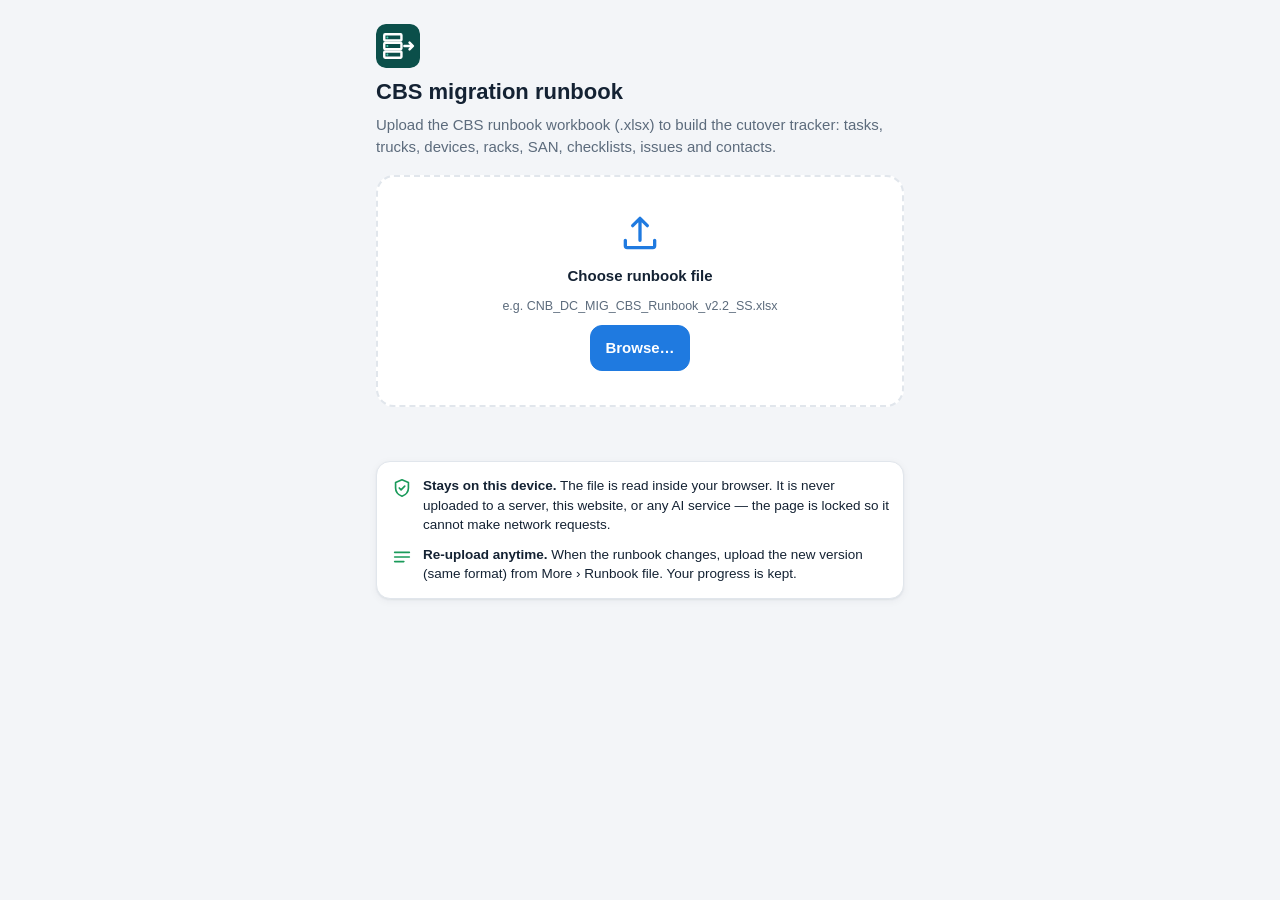
==== cbsshift/index.html @ 244c5640 "Add CBS Shift: runbook app for the CBS wave at /cbsshift/ Upload-based like /dcshifting/: the CBS ru" ====
<!DOCTYPE html>
<html lang="en">
<head>
  <meta charset="UTF-8" />
  <meta name="viewport" content="width=device-width, initial-scale=1, viewport-fit=cover" />
  <meta name="theme-color" content="#0b4f4a" />
  <meta name="apple-mobile-web-app-capable" content="yes" />
  <meta name="mobile-web-app-capable" content="yes" />
  <meta name="apple-mobile-web-app-status-bar-style" content="black-translucent" />
  <meta name="apple-mobile-web-app-title" content="CBS Shift" />
  <!-- The runbook is parsed on this device only: no scripts from elsewhere, and no network requests at all. -->
  <meta http-equiv="Content-Security-Policy" content="default-src 'none'; script-src 'self'; style-src 'self' 'unsafe-inline'; img-src 'self' data: blob:; manifest-src 'self'; worker-src 'self'; connect-src 'none'; base-uri 'none'; form-action 'none'" />
  <title>CBS Shift Runbook</title>
  <link rel="manifest" href="manifest.json" />
  <link rel="icon" href="icon.svg" type="image/svg+xml" />
  <link rel="apple-touch-icon" href="icon.svg" />
  <link rel="stylesheet" href="app.css" />
</head>
<body>
  <section class="upload" id="upload" hidden>
    <div class="row"><img src="icon.svg" alt="" width="44" height="44" style="border-radius:10px"><span class="spacer"></span></div>
    <h1>CBS migration runbook</h1>
    <p class="muted" style="margin:0">Upload the CBS runbook workbook (.xlsx) to build the cutover tracker: tasks, trucks, devices, racks, SAN, checklists, issues and contacts.</p>
    <label class="drop" id="drop">
      <svg viewBox="0 0 24 24"><path d="M12 16V4m0 0-4 4m4-4 4 4"/><path d="M4 16v3a1 1 0 0 0 1 1h14a1 1 0 0 0 1-1v-3"/></svg>
      <b>Choose runbook file</b>
      <span class="small muted">e.g. CNB_DC_MIG_CBS_Runbook_v2.2_SS.xlsx</span>
      <span class="btn primary">Browse…</span>
      <input type="file" id="file" accept=".xlsx,.xlsm,application/vnd.openxmlformats-officedocument.spreadsheetml.sheet" hidden>
    </label>
    <div class="up-msg" id="uploadMsg" aria-live="polite"></div>
    <div class="card" style="margin-top:14px">
      <div class="privacy"><svg viewBox="0 0 24 24"><path d="M12 3 5 6v6c0 4 3 7.5 7 9 4-1.5 7-5 7-9V6z"/><path d="m9 12 2 2 4-4"/></svg>
        <div><b>Stays on this device.</b> The file is read inside your browser. It is never uploaded to a server, this website, or any AI service — the page is locked so it cannot make network requests.</div></div>
      <div class="privacy"><svg viewBox="0 0 24 24"><path d="M4 7h16M4 12h16M4 17h10"/></svg>
        <div><b>Re-upload anytime.</b> When the runbook changes, upload the new version (same format) from More › Runbook file. Your progress is kept.</div></div>
    </div>
  </section>

  <div id="app" hidden>
  <header class="topbar">
    <div class="topbar-inner">
      <div class="brand">
        <span class="brand-title">CBS Shift</span>
        <span class="brand-sub" id="clock">--</span>
      </div>
      <button class="icon-btn" id="searchBtn" aria-label="Search">
        <svg viewBox="0 0 24 24"><circle cx="11" cy="11" r="7"/><path d="m20 20-3.5-3.5"/></svg>
      </button>
    </div>
  </header>

  <main id="view" tabindex="-1"></main>

  <nav class="tabbar" id="tabbar">
    <a href="#home" data-tab="home"><svg viewBox="0 0 24 24"><path d="M3 11 12 4l9 7v9a1 1 0 0 1-1 1h-5v-6H9v6H4a1 1 0 0 1-1-1z"/></svg><span>Home</span></a>
    <a href="#tasks" data-tab="tasks"><svg viewBox="0 0 24 24"><path d="M9 6h11M9 12h11M9 18h11"/><path d="m3 6 1.5 1.5L7 5M3 12l1.5 1.5L7 11M3 18l1.5 1.5L7 17"/></svg><span>Tasks</span></a>
    <a href="#trucks" data-tab="trucks"><svg viewBox="0 0 24 24"><path d="M2 7h12v9H2zM14 10h4l3 3v3h-7z"/><circle cx="6" cy="18" r="2"/><circle cx="17" cy="18" r="2"/></svg><span>Trucks</span></a>
    <a href="#devices" data-tab="devices"><svg viewBox="0 0 24 24"><rect x="3" y="3" width="18" height="6" rx="1"/><rect x="3" y="11" width="18" height="6" rx="1"/><path d="M7 6h.01M7 14h.01M3 21h18"/></svg><span>Devices</span></a>
    <a href="#more" data-tab="more"><svg viewBox="0 0 24 24"><circle cx="5" cy="12" r="1.5"/><circle cx="12" cy="12" r="1.5"/><circle cx="19" cy="12" r="1.5"/></svg><span>More</span></a>
  </nav>

  <div class="sheet-backdrop" id="sheetBackdrop" hidden></div>
  <section class="sheet" id="sheet" role="dialog" aria-modal="true" hidden>
    <div class="sheet-grip"></div>
    <div class="sheet-body" id="sheetBody"></div>
  </section>
  </div>
  <div class="toast" id="toast" hidden></div>

  <script src="xlsx.mini.min.js"></script>
  <script src="parser.js"></script>
  <script src="exporter.js"></script>
  <script src="app.js"></script>
  <script src="boot.js"></script>
</body>
</html>
---- cbsshift/app.css ----
:root {
  --bg: #f3f5f8;
  --card: #ffffff;
  --ink: #142233;
  --muted: #5c6b7c;
  --line: #e1e6ec;
  --brand: #0b4f4a;
  --brand-ink: #ffffff;
  --accent: #1f7ae0;
  --open: #6b7a8c;
  --prog: #1f7ae0;
  --done: #1a9a5a;
  --block: #d64045;
  --na: #9aa5b1;
  --warn: #c98200;
  --chip: #e8eef5;
  --shadow: 0 1px 2px rgba(16, 34, 51, .06), 0 2px 8px rgba(16, 34, 51, .05);
  --radius: 14px;
  --tabbar-h: 60px;
  color-scheme: light;
}
@media (prefers-color-scheme: dark) {
  :root {
    --bg: #0d141c;
    --card: #16202b;
    --ink: #e6edf5;
    --muted: #93a2b3;
    --line: #253342;
    --brand: #08332f;
    --accent: #5aa5ff;
    --prog: #5aa5ff;
    --done: #35c27c;
    --block: #ff6b6f;
    --open: #8d9bab;
    --warn: #f0b03c;
    --chip: #1f2c3a;
    --shadow: none;
    color-scheme: dark;
  }
}

[hidden] { display: none !important; }
* { box-sizing: border-box; -webkit-tap-highlight-color: transparent; }
html, body { margin: 0; padding: 0; }
body {
  font: 15px/1.45 -apple-system, BlinkMacSystemFont, "Segoe UI", Roboto, "Helvetica Neue", Arial, sans-serif;
  background: var(--bg);
  color: var(--ink);
  -webkit-text-size-adjust: 100%;
  overscroll-behavior-y: contain;
}
a { color: var(--accent); text-decoration: none; }
button { font: inherit; color: inherit; }
svg { width: 22px; height: 22px; fill: none; stroke: currentColor; stroke-width: 1.8; stroke-linecap: round; stroke-linejoin: round; }

/* ---------- Top bar ---------- */
.topbar {
  position: sticky; top: 0; z-index: 20;
  background: var(--brand); color: var(--brand-ink);
  padding-top: env(safe-area-inset-top);
}
.topbar-inner { display: flex; align-items: center; gap: 8px; padding: 10px 16px; max-width: 900px; margin: 0 auto; }
.brand { flex: 1; display: flex; flex-direction: column; min-width: 0; }
.brand-title { font-weight: 700; font-size: 17px; }
.brand-sub { font-size: 12px; opacity: .8; font-variant-numeric: tabular-nums; }
.icon-btn { background: transparent; border: 0; padding: 8px; border-radius: 10px; color: inherit; display: grid; place-items: center; }
.icon-btn:active { background: rgba(255,255,255,.15); }

/* ---------- Main ---------- */
main {
  max-width: 900px; margin: 0 auto;
  padding: 12px 16px calc(var(--tabbar-h) + 24px + env(safe-area-inset-bottom));
  outline: none;
}
h2 { font-size: 13px; text-transform: uppercase; letter-spacing: .06em; color: var(--muted); margin: 22px 2px 8px; font-weight: 700; }
h2:first-child { margin-top: 6px; }
.card { background: var(--card); border-radius: var(--radius); box-shadow: var(--shadow); border: 1px solid var(--line); padding: 14px; margin-bottom: 10px; }
.muted { color: var(--muted); }
.small { font-size: 12.5px; }
.mono { font-family: ui-monospace, SFMono-Regular, Menlo, Consolas, monospace; font-size: 13px; }
.row { display: flex; align-items: center; gap: 8px; }
.row.wrap { flex-wrap: wrap; }
.spacer { flex: 1; }
.empty { text-align: center; color: var(--muted); padding: 28px 10px; }

/* ---------- Stats ---------- */
.stats { display: grid; grid-template-columns: repeat(2, 1fr); gap: 10px; }
@media (min-width: 560px) { .stats { grid-template-columns: repeat(4, 1fr); } }
.stat { background: var(--card); border: 1px solid var(--line); border-radius: var(--radius); padding: 10px 12px; box-shadow: var(--shadow); }
.stat b { display: block; font-size: 24px; line-height: 1.1; font-variant-numeric: tabular-nums; }
.stat > span { font-size: 12px; color: var(--muted); }

.bar { height: 8px; border-radius: 6px; background: var(--chip); overflow: hidden; display: flex; }
.bar i { display: block; height: 100%; }
.bar .d { background: var(--done); } .bar .p { background: var(--prog); } .bar .b { background: var(--block); }

.decision { display: flex; align-items: center; gap: 12px; }
.decision .big { font-size: 22px; font-weight: 800; letter-spacing: .02em; }
.go { color: var(--done); } .nogo { color: var(--block); } .pending { color: var(--warn); }

/* ---------- Chips / filters ---------- */
.chips { display: flex; gap: 6px; overflow-x: auto; padding: 2px 0 8px; margin: 0 -16px; padding-left: 16px; padding-right: 16px; scrollbar-width: none; }
.chips::-webkit-scrollbar { display: none; }
.chip { flex: none; border: 1px solid var(--line); background: var(--card); padding: 6px 12px; border-radius: 999px; font-size: 13px; white-space: nowrap; }
.chip.on { background: var(--brand); color: #fff; border-color: var(--brand); }
@media (prefers-color-scheme: dark) { .chip.on { background: var(--accent); border-color: var(--accent); color: #04121f; } }
.search { width: 100%; padding: 11px 12px; border-radius: 12px; border: 1px solid var(--line); background: var(--card); color: var(--ink); font-size: 16px; margin-bottom: 8px; }
.sticky-tools { position: sticky; top: var(--topbar-h, 56px); z-index: 5; background: var(--bg); padding-top: 8px; margin-top: -8px; }

/* ---------- Status pills ---------- */
.pill { display: inline-flex; align-items: center; gap: 5px; font-size: 12px; font-weight: 600; padding: 3px 9px; border-radius: 999px; white-space: nowrap; }
.pill::before { content: ""; width: 7px; height: 7px; border-radius: 50%; background: currentColor; }
.st-Open { color: var(--open); background: color-mix(in srgb, var(--open) 14%, transparent); }
.st-InProgress { color: var(--prog); background: color-mix(in srgb, var(--prog) 14%, transparent); }
.st-Done, .st-Closed, .st-GO { color: var(--done); background: color-mix(in srgb, var(--done) 14%, transparent); }
.st-Blocked, .st-NOGO { color: var(--block); background: color-mix(in srgb, var(--block) 14%, transparent); }
.st-NA { color: var(--na); background: color-mix(in srgb, var(--na) 14%, transparent); }
.tag { display: inline-block; font-size: 11.5px; padding: 2px 7px; border-radius: 6px; background: var(--chip); color: var(--muted); font-weight: 600; }
.tag.warn { color: var(--warn); background: color-mix(in srgb, var(--warn) 14%, transparent); }
.tag.late { color: var(--block); background: color-mix(in srgb, var(--block) 12%, transparent); }

/* ---------- Task list ---------- */
.group-h { display: flex; align-items: center; gap: 8px; margin: 18px 2px 8px; }
.group-h b { font-size: 15px; }
.group-h .bar { flex: 1; max-width: 140px; }
.task { display: flex; gap: 10px; align-items: flex-start; padding: 12px; background: var(--card); border: 1px solid var(--line); border-left: 4px solid var(--open); border-radius: 12px; margin-bottom: 8px; box-shadow: var(--shadow); cursor: pointer; }
.task.s-InProgress { border-left-color: var(--prog); }
.task.s-Done { border-left-color: var(--done); }
.task.s-Done .t-desc { color: var(--muted); }
.task.s-Blocked { border-left-color: var(--block); }
.task.s-NA { border-left-color: var(--na); opacity: .7; }
.task .t-main { flex: 1; min-width: 0; }
.t-top { display: flex; gap: 6px; align-items: center; flex-wrap: wrap; margin-bottom: 3px; }
.t-id { font-weight: 700; font-size: 13px; }
.t-time { font-size: 12.5px; color: var(--muted); font-variant-numeric: tabular-nums; }
.t-desc { font-size: 14.5px; }
.t-team { font-size: 12.5px; color: var(--muted); margin-top: 3px; }
.qbtn { flex: none; width: 40px; height: 40px; border-radius: 50%; border: 1.5px solid var(--line); background: var(--card); display: grid; place-items: center; color: var(--muted); }
.qbtn svg { width: 20px; height: 20px; }
.qbtn.s-InProgress { color: var(--prog); border-color: var(--prog); }
.qbtn.s-Done { color: #fff; background: var(--done); border-color: var(--done); }
.qbtn.s-Blocked { color: var(--block); border-color: var(--block); }

/* ---------- Generic list ---------- */
.list { background: var(--card); border: 1px solid var(--line); border-radius: var(--radius); overflow: hidden; box-shadow: var(--shadow); }
.li { display: flex; gap: 10px; align-items: center; padding: 12px 14px; border-top: 1px solid var(--line); cursor: pointer; }
.li:first-child { border-top: 0; }
.li:active { background: var(--chip); }
.li .grow { flex: 1; min-width: 0; }
.li .title { font-weight: 600; overflow: hidden; text-overflow: ellipsis; white-space: nowrap; }
.li .sub { font-size: 12.5px; color: var(--muted); overflow: hidden; text-overflow: ellipsis; white-space: nowrap; }
.chev { color: var(--muted); }
.chev svg { width: 18px; height: 18px; }

/* ---------- Truck cards ---------- */
.truck .head { display: flex; align-items: center; gap: 8px; }
.truck .num { width: 40px; height: 40px; border-radius: 10px; background: var(--brand); color: #fff; display: grid; place-items: center; font-weight: 800; flex: none; }
@media (prefers-color-scheme: dark) { .truck .num { background: var(--accent); color: #04121f; } }
.timeline3 { display: grid; grid-template-columns: repeat(3, 1fr); gap: 6px; margin: 10px 0; }
.timeline3 div { background: var(--chip); border-radius: 10px; padding: 7px 8px; }
.timeline3 small { display: block; color: var(--muted); font-size: 11px; }
.timeline3 b { font-size: 13px; font-variant-numeric: tabular-nums; }

/* ---------- Buttons ---------- */
.btn { border: 1px solid var(--line); background: var(--card); padding: 11px 14px; border-radius: 12px; font-weight: 600; cursor: pointer; display: inline-flex; align-items: center; justify-content: center; gap: 6px; min-height: 44px; }
.btn:active { transform: scale(.98); }
.btn.primary { background: var(--accent); color: #fff; border-color: var(--accent); }
.btn.ok { background: var(--done); color: #fff; border-color: var(--done); }
.btn.bad { background: var(--block); color: #fff; border-color: var(--block); }
.btn.block { width: 100%; }
.btn-grid { display: grid; grid-template-columns: repeat(2, 1fr); gap: 8px; }
.seg { display: flex; background: var(--chip); border-radius: 12px; padding: 3px; gap: 3px; }
.seg button { flex: 1 1 auto; border: 0; background: transparent; border-radius: 9px; padding: 9px 2px; font-weight: 600; font-size: 12.5px; white-space: nowrap; color: var(--muted); min-height: 40px; }
.seg button.on { background: var(--card); color: var(--ink); box-shadow: var(--shadow); }

/* ---------- Bottom sheet ---------- */
.sheet-backdrop { position: fixed; inset: 0; background: rgba(5, 12, 20, .45); z-index: 40; animation: fade .18s ease; }
.sheet {
  position: fixed; left: 0; right: 0; bottom: 0; z-index: 41;
  max-height: 88vh; max-height: 88dvh; background: var(--card); color: var(--ink);
  border-radius: 18px 18px 0 0; box-shadow: 0 -6px 30px rgba(0,0,0,.25);
  display: flex; flex-direction: column; animation: up .22s cubic-bezier(.2,.8,.2,1);
  max-width: 720px; margin: 0 auto;
}
.sheet-grip { width: 40px; height: 5px; border-radius: 3px; background: var(--line); margin: 8px auto 2px; flex: none; }
.sheet-body { overflow-y: auto; padding: 8px 16px calc(20px + env(safe-area-inset-bottom)); -webkit-overflow-scrolling: touch; }
.sheet h3 { margin: 6px 0 4px; font-size: 18px; }
@keyframes up { from { transform: translateY(100%); } to { transform: none; } }
@keyframes fade { from { opacity: 0; } to { opacity: 1; } }

.kv { display: grid; grid-template-columns: minmax(96px, 38%) 1fr; gap: 0; border: 1px solid var(--line); border-radius: 12px; overflow: hidden; margin: 10px 0; }
.kv > div { padding: 8px 10px; border-top: 1px solid var(--line); font-size: 13.5px; word-break: break-word; }
.kv > div:nth-child(-n+2) { border-top: 0; }
.kv > div:nth-child(odd) { color: var(--muted); background: color-mix(in srgb, var(--chip) 55%, transparent); }
.section-t { font-size: 12px; font-weight: 700; text-transform: uppercase; letter-spacing: .06em; color: var(--muted); margin: 16px 0 6px; }
textarea, input[type=text] { width: 100%; padding: 10px 12px; border-radius: 12px; border: 1px solid var(--line); background: var(--bg); color: var(--ink); font: inherit; font-size: 16px; }
textarea { min-height: 70px; resize: vertical; }
.contact { padding: 10px 0; border-top: 1px solid var(--line); }
.contact:first-child { border-top: 0; }
.contact .links { display: flex; flex-wrap: wrap; gap: 6px; margin-top: 5px; }
.contact .links a { font-size: 13px; padding: 5px 10px; border-radius: 999px; background: var(--chip); }

/* ---------- Stepper ---------- */
.stepper { display: flex; flex-direction: column; gap: 0; margin: 8px 0; }
.step { display: flex; align-items: center; gap: 10px; padding: 9px 4px; border: 0; background: transparent; text-align: left; width: 100%; }
.step .dot { width: 24px; height: 24px; border-radius: 50%; border: 2px solid var(--line); display: grid; place-items: center; flex: none; background: var(--card); }
.step.done .dot { background: var(--done); border-color: var(--done); color: #fff; }
.step .dot svg { width: 14px; height: 14px; stroke-width: 3; }
.step .lbl { flex: 1; font-weight: 600; }
.step .ts { font-size: 12px; color: var(--muted); font-variant-numeric: tabular-nums; }
.stage-dots { display: flex; gap: 3px; }
.stage-dots i { width: 7px; height: 7px; border-radius: 50%; background: var(--line); }
.stage-dots i.on { background: var(--done); }

/* ---------- Tab bar ---------- */
.tabbar {
  position: fixed; bottom: 0; left: 0; right: 0; z-index: 30;
  display: flex; justify-content: space-around;
  background: color-mix(in srgb, var(--card) 92%, transparent);
  backdrop-filter: saturate(1.4) blur(12px); -webkit-backdrop-filter: saturate(1.4) blur(12px);
  border-top: 1px solid var(--line);
  padding-bottom: env(safe-area-inset-bottom);
}
.tabbar a { flex: 1; max-width: 140px; display: flex; flex-direction: column; align-items: center; gap: 2px; padding: 7px 0 6px; color: var(--muted); font-size: 11px; font-weight: 600; height: var(--tabbar-h); justify-content: center; }
.tabbar a.on { color: var(--accent); }

/* ---------- Toast ---------- */
.toast { position: fixed; left: 50%; transform: translateX(-50%); bottom: calc(var(--tabbar-h) + 16px + env(safe-area-inset-bottom)); z-index: 60; background: #1d2a38; color: #fff; padding: 10px 16px; border-radius: 12px; font-size: 14px; box-shadow: 0 6px 20px rgba(0,0,0,.25); max-width: calc(100% - 32px); }

.log-item { padding: 9px 0; border-top: 1px solid var(--line); font-size: 13.5px; }
.log-item:first-child { border-top: 0; }
.log-item time { color: var(--muted); font-size: 12px; font-variant-numeric: tabular-nums; margin-right: 6px; }
.more-btn { display: block; margin: 12px auto; }
pre.note { white-space: pre-wrap; font: inherit; margin: 0; }

/* ---------- Upload screen ---------- */
.upload { max-width: 560px; margin: 0 auto; padding: 24px 16px calc(32px + env(safe-area-inset-bottom)); }
.upload h1 { font-size: 22px; margin: 8px 0 6px; }
.drop { display: flex; flex-direction: column; align-items: center; justify-content: center; gap: 10px; text-align: center;
  border: 2px dashed var(--line); border-radius: 18px; background: var(--card); padding: 34px 16px; margin: 18px 0; cursor: pointer; min-height: 200px; }
.drop.over { border-color: var(--accent); background: color-mix(in srgb, var(--accent) 8%, var(--card)); }
.drop svg { width: 44px; height: 44px; color: var(--accent); }
.drop .btn { pointer-events: none; }
.drop.busy { opacity: .6; pointer-events: none; }
.up-msg { min-height: 22px; font-size: 14px; color: var(--muted); text-align: center; }
.up-msg.err { color: var(--block); font-weight: 600; }
.privacy { display: flex; gap: 10px; align-items: flex-start; font-size: 13.5px; }
.privacy svg { flex: none; color: var(--done); margin-top: 1px; }
.privacy + .privacy { margin-top: 10px; }

/* device stage summary */
.dev-sum { margin: 0 2px 8px; }
.dev-sum .row { gap: 6px; flex-wrap: wrap; margin-bottom: 6px; }
.chip .cnt { margin-left: 6px; font-weight: 700; font-variant-numeric: tabular-nums; }
.chip.zero { opacity: .5; }
.stage-col { flex: none; display: flex; flex-direction: column; align-items: flex-end; gap: 5px; max-width: 42%; }
.stage-col small { font-size: 11.5px; color: var(--muted); text-align: right; }
.stage-col small.ok { color: var(--done); font-weight: 600; }

/* CBS additions */
.phase-h { font-size: 12px; font-weight: 700; color: var(--muted); text-transform: uppercase; letter-spacing: .04em; margin: 14px 2px 6px; }
.wrap-chips { flex-wrap: wrap; overflow: visible; margin: 0; padding: 0 0 4px; }
.timeline3 small.ok-t { color: var(--done); font-size: 11.5px; margin-top: 2px; }
.form-grid { display: grid; grid-template-columns: 1fr 1fr; gap: 10px; }
.form-grid label, .form-grid > div { display: flex; flex-direction: column; gap: 4px; min-width: 0; }
.form-grid label > span, .lbl-s { font-size: 12px; color: var(--muted); font-weight: 600; }
.form-grid .full { grid-column: 1 / -1; }
.form-grid input[type=number], input[type=datetime-local] { width: 100%; padding: 9px 10px; border-radius: 10px; border: 1px solid var(--line); background: var(--bg); color: var(--ink); font: inherit; font-size: 16px; min-width: 0; }
.dt-ed { display: flex; flex-wrap: wrap; gap: 6px; align-items: center; width: 100%; }
.dt-ed input { flex: 1 1 150px; min-width: 0; }
.mini { border: 1px solid var(--line); background: var(--chip); color: var(--ink); border-radius: 9px; padding: 8px 10px; font-weight: 600; font-size: 13px; flex: none; }
.kv .dt-ed input { padding: 6px 8px; font-size: 14px; }
.li.static { cursor: default; }
.yn-col { display: flex; flex-direction: column; gap: 6px; flex: none; }
.ynb { border: 1.5px solid var(--line); background: var(--card); color: var(--muted); border-radius: 999px; padding: 6px 10px; font-size: 12px; font-weight: 700; min-width: 84px; }
.ynb.on { background: var(--done); border-color: var(--done); color: #fff; }
.stage-col small.bad { color: var(--block); font-weight: 600; }
.task.gen { border-left-color: var(--line); }
.decision b.go { color: var(--done); } .decision b.nogo { color: var(--block); } .decision b.pending { color: var(--warn); }
@media (max-width: 380px) { .form-grid { grid-template-columns: 1fr; } }

/* truck / tracker status colours */
.st-Loading, .st-InTransit { color: var(--prog); background: color-mix(in srgb, var(--prog) 14%, transparent); }
.st-Arrived, .st-Unloaded { color: var(--done); background: color-mix(in srgb, var(--done) 14%, transparent); }
.st-Delayed { color: var(--block); background: color-mix(in srgb, var(--block) 14%, transparent); }
.st-Planned, .st-Pending { color: var(--open); background: color-mix(in srgb, var(--open) 14%, transparent); }
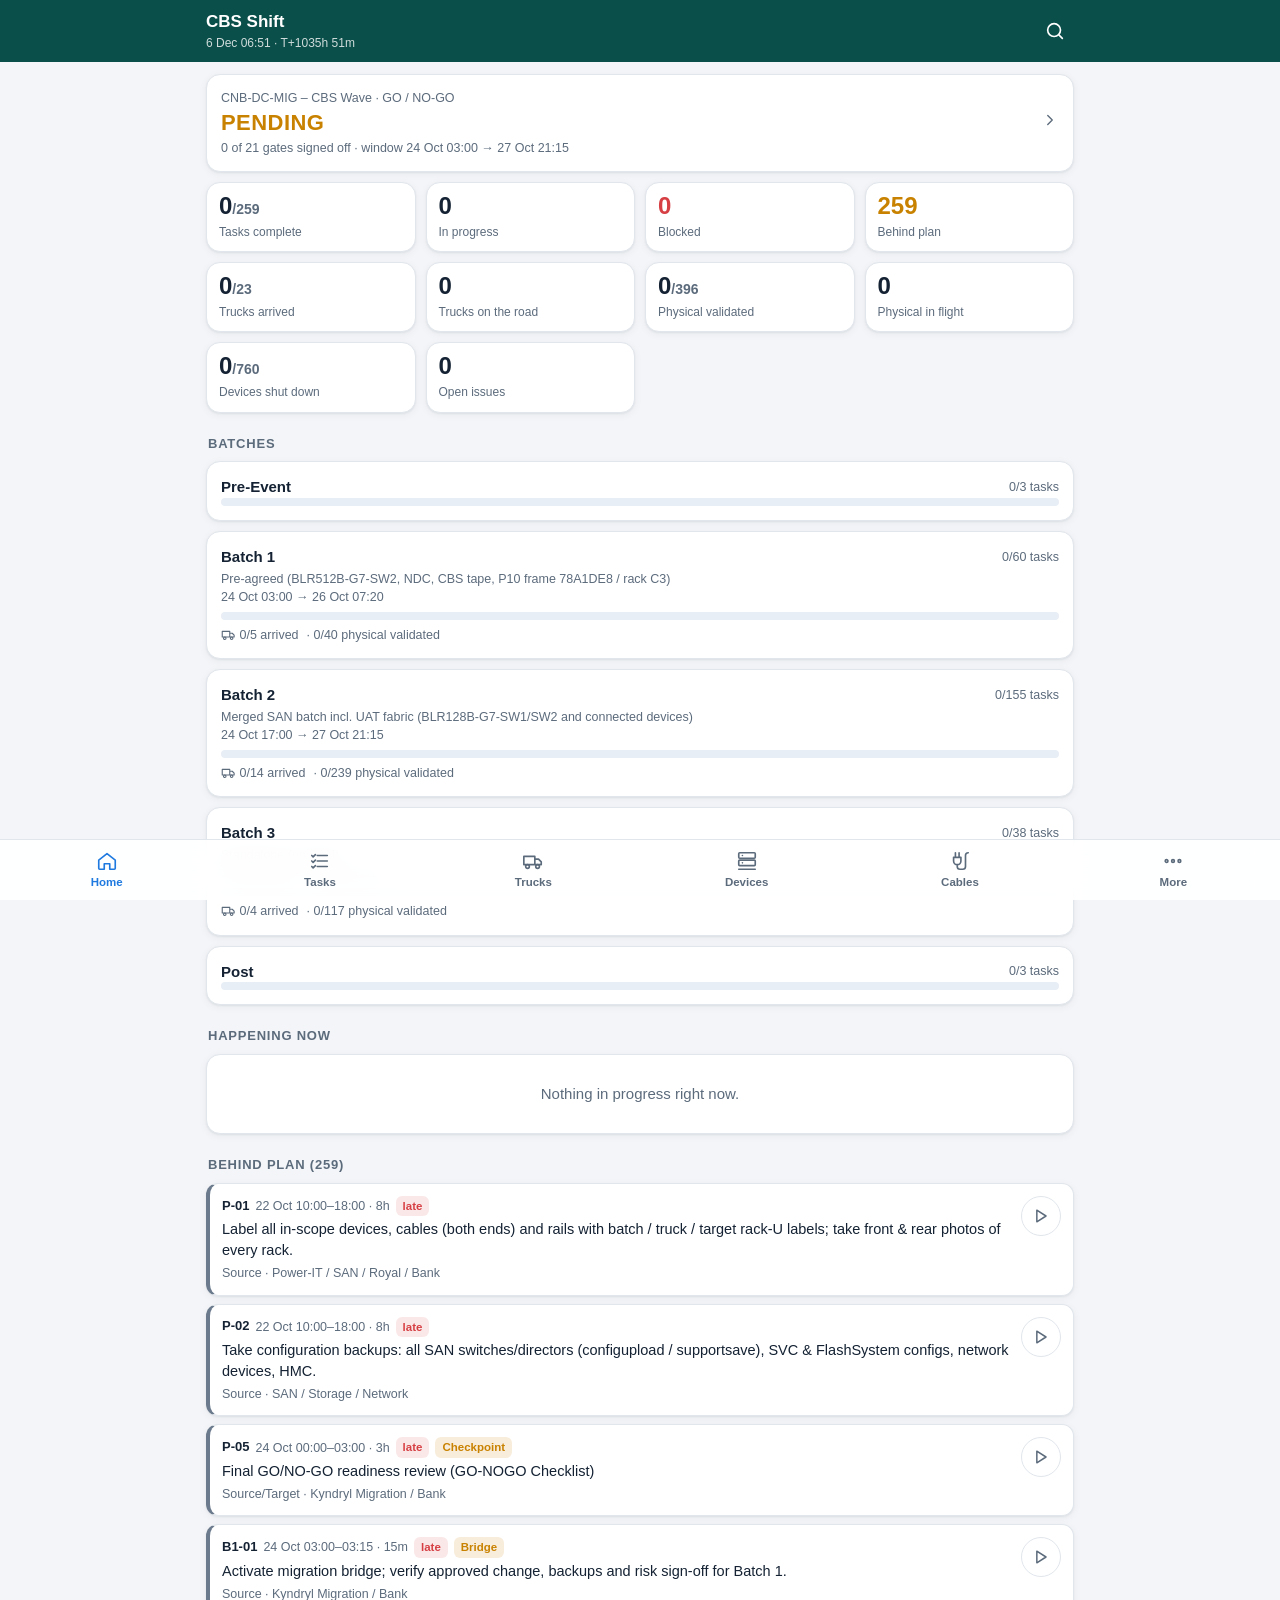
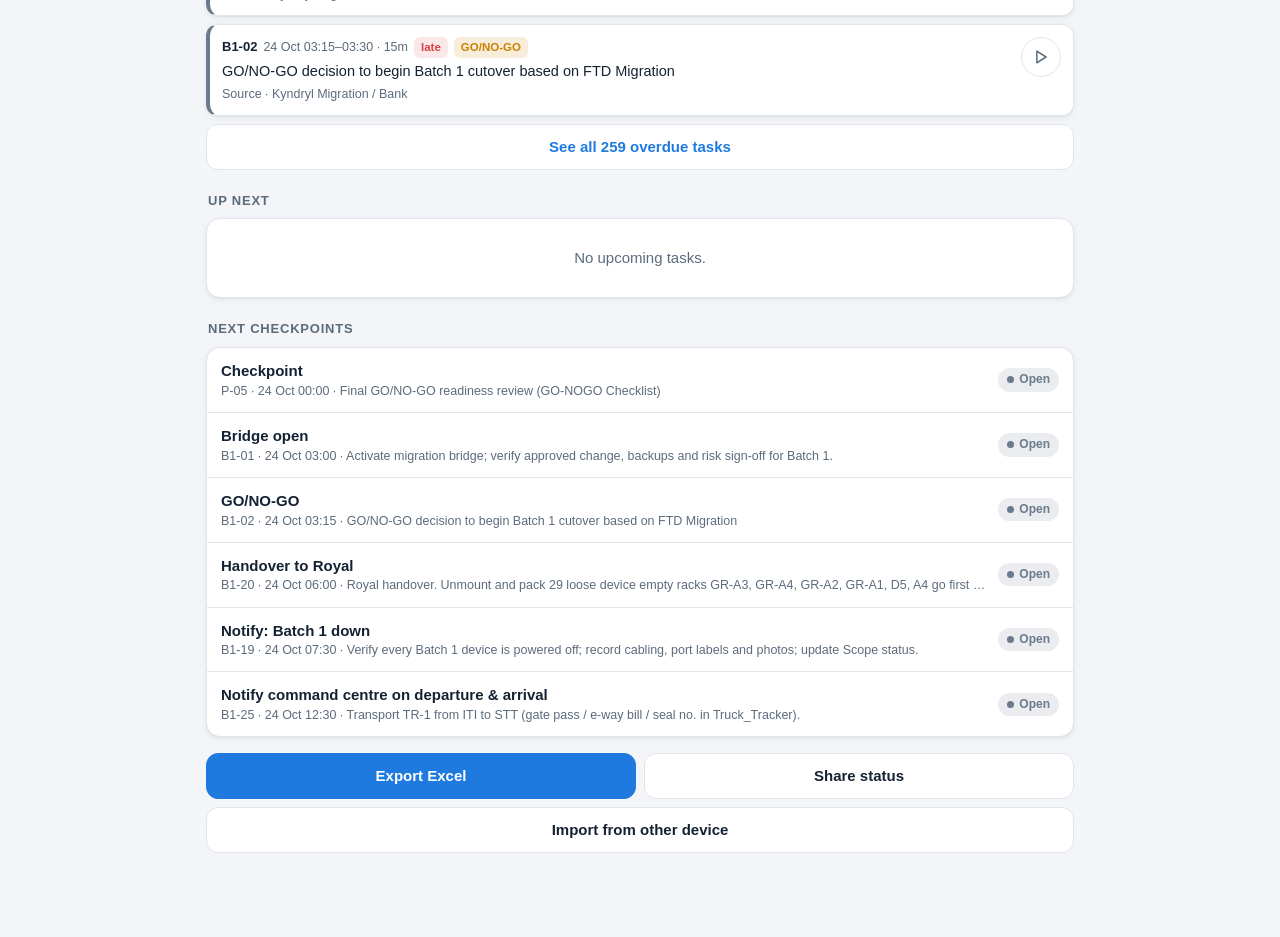
==== commit 66f56ae9: "CBS Shift: built-in runbook and laptop/PC hand-over The v2.2 CBS runbook now ships with /cbsshift/ a" ====
--- a/cbsshift/index.html
+++ b/cbsshift/index.html
@@ -8,8 +8,8 @@
   <meta name="mobile-web-app-capable" content="yes" />
   <meta name="apple-mobile-web-app-status-bar-style" content="black-translucent" />
   <meta name="apple-mobile-web-app-title" content="CBS Shift" />
-  <!-- The runbook is parsed on this device only: no scripts from elsewhere, and no network requests at all. -->
-  <meta http-equiv="Content-Security-Policy" content="default-src 'none'; script-src 'self'; style-src 'self' 'unsafe-inline'; img-src 'self' data: blob:; manifest-src 'self'; worker-src 'self'; connect-src 'none'; base-uri 'none'; form-action 'none'" />
+  <!-- The runbook ships with this site and is parsed on the device: no scripts or requests to any other site. -->
+  <meta http-equiv="Content-Security-Policy" content="default-src 'none'; script-src 'self'; style-src 'self' 'unsafe-inline'; img-src 'self' data: blob:; manifest-src 'self'; worker-src 'self'; connect-src 'self'; base-uri 'none'; form-action 'none'" />
   <title>CBS Shift Runbook</title>
   <link rel="manifest" href="manifest.json" />
   <link rel="icon" href="icon.svg" type="image/svg+xml" />
@@ -57,6 +57,7 @@
     <a href="#tasks" data-tab="tasks"><svg viewBox="0 0 24 24"><path d="M9 6h11M9 12h11M9 18h11"/><path d="m3 6 1.5 1.5L7 5M3 12l1.5 1.5L7 11M3 18l1.5 1.5L7 17"/></svg><span>Tasks</span></a>
     <a href="#trucks" data-tab="trucks"><svg viewBox="0 0 24 24"><path d="M2 7h12v9H2zM14 10h4l3 3v3h-7z"/><circle cx="6" cy="18" r="2"/><circle cx="17" cy="18" r="2"/></svg><span>Trucks</span></a>
     <a href="#devices" data-tab="devices"><svg viewBox="0 0 24 24"><rect x="3" y="3" width="18" height="6" rx="1"/><rect x="3" y="11" width="18" height="6" rx="1"/><path d="M7 6h.01M7 14h.01M3 21h18"/></svg><span>Devices</span></a>
+    <a href="#cables" data-tab="cables"><svg viewBox="0 0 24 24"><path d="M7 3v5M11 3v5M5 8h8v4a4 4 0 0 1-8 0zM9 16v2a3 3 0 0 0 3 3h3a3 3 0 0 0 3-3V6a3 3 0 0 1 3-3"/></svg><span>Cables</span></a>
     <a href="#more" data-tab="more"><svg viewBox="0 0 24 24"><circle cx="5" cy="12" r="1.5"/><circle cx="12" cy="12" r="1.5"/><circle cx="19" cy="12" r="1.5"/></svg><span>More</span></a>
   </nav>
 
--- a/cbsshift/app.css
+++ b/cbsshift/app.css
@@ -284,3 +284,73 @@
 .st-Arrived, .st-Unloaded { color: var(--done); background: color-mix(in srgb, var(--done) 14%, transparent); }
 .st-Delayed { color: var(--block); background: color-mix(in srgb, var(--block) 14%, transparent); }
 .st-Planned, .st-Pending { color: var(--open); background: color-mix(in srgb, var(--open) 14%, transparent); }
+
+/* racks & cabling */
+.rack-badge { flex: none; min-width: 52px; padding: 8px 6px; border-radius: 10px; background: var(--brand); color: #fff; font-weight: 800; text-align: center; font-size: 14px; }
+.rack-badge.big { font-size: 18px; padding: 10px 12px; margin-right: 10px; }
+@media (prefers-color-scheme: dark) { .rack-badge { background: var(--accent); color: #04121f; } }
+.ok-c { color: var(--done); font-weight: 600; }
+.rack-dev { background: var(--card); border: 1px solid var(--line); border-left: 4px solid var(--line); border-radius: 12px; padding: 10px 12px; margin-bottom: 8px; }
+.rack-dev.done { border-left-color: var(--done); }
+.rack-dev .title-s { font-weight: 600; overflow: hidden; text-overflow: ellipsis; white-space: nowrap; }
+.rack-dev .sub { font-size: 12.5px; color: var(--muted); }
+.u-badge { flex: none; font-size: 12px; font-weight: 700; background: var(--chip); color: var(--muted); border-radius: 8px; padding: 4px 7px; margin-right: 8px; align-self: flex-start; white-space: nowrap; }
+.cab-row { display: flex; gap: 10px; align-items: flex-end; margin-top: 8px; flex-wrap: wrap; }
+.cab { display: flex; flex-direction: column; gap: 3px; }
+.cab > span { font-size: 11.5px; color: var(--muted); font-weight: 700; text-transform: uppercase; letter-spacing: .04em; }
+.stepper-n { display: flex; align-items: center; gap: 3px; }
+.stepper-n .mini { width: 32px; height: 40px; padding: 0; font-size: 20px; line-height: 1; }
+.cab-in { width: 42px; height: 40px; text-align: center; border-radius: 10px; border: 1px solid var(--line); background: var(--bg); color: var(--ink); font: inherit; font-size: 17px; font-weight: 700; -moz-appearance: textfield; }
+.cab-in::-webkit-outer-spin-button, .cab-in::-webkit-inner-spin-button { -webkit-appearance: none; margin: 0; }
+.lblb { margin-left: auto; display: inline-flex; align-items: center; gap: 5px; height: 40px; padding: 0 11px; border-radius: 999px; border: 1.5px solid var(--line); background: var(--card); color: var(--muted); font-weight: 700; font-size: 13px; }
+.lblb svg { width: 18px; height: 18px; stroke-width: 2.6; }
+.lblb.on { background: var(--done); border-color: var(--done); color: #fff; }
+
+/* cable check */
+.tabbar a { font-size: 10.5px; }
+.cab-by { margin-bottom: 8px; }
+.cab-by button { font-size: 12px; }
+.cab-sel { appearance: auto; -webkit-appearance: menulist; font-weight: 700; }
+.cab-card { background: var(--card); border: 1px solid var(--line); border-top: 4px solid var(--warn); border-radius: 16px; padding: 12px 14px; margin-top: 10px; box-shadow: var(--shadow); }
+.cab-card.done { border-top-color: var(--done); }
+.cab-name { font-size: 19px; font-weight: 800; margin: 6px 0 2px; word-break: break-word; cursor: pointer; }
+.cab-card .sub { font-size: 13px; color: var(--muted); }
+.pad { margin-top: 10px; }
+.pad-h { display: flex; align-items: baseline; justify-content: space-between; margin-bottom: 6px; }
+.pad-h span { font-size: 12px; font-weight: 800; letter-spacing: .06em; text-transform: uppercase; color: var(--muted); }
+.pad-h b { font-size: 24px; font-variant-numeric: tabular-nums; }
+.pad-k { display: grid; grid-template-columns: repeat(5, 1fr); gap: 6px; }
+.pad-k button, .pad-k input { height: 44px; border-radius: 12px; border: 1.5px solid var(--line); background: var(--bg); color: var(--ink); font: inherit; font-size: 20px; font-weight: 800; text-align: center; min-width: 0; }
+.pad-k input { font-size: 18px; -moz-appearance: textfield; }
+.pad-k input::-webkit-outer-spin-button, .pad-k input::-webkit-inner-spin-button { -webkit-appearance: none; margin: 0; }
+.pad-k button.on, .pad-k input.on { background: var(--accent); border-color: var(--accent); color: #fff; }
+.lblb.wide { width: 100%; justify-content: center; margin-top: 12px; height: 44px; font-size: 15px; }
+.cab-nav { display: grid; grid-template-columns: 1fr 2fr; gap: 8px; margin-top: 12px; }
+.cab-nav .btn { min-height: 52px; font-size: 17px; }
+.cab-nav .btn[disabled] { opacity: .4; }
+.cab-strip { display: flex; flex-wrap: wrap; gap: 5px; margin-top: 14px; }
+.cab-strip button { min-width: 34px; height: 30px; border-radius: 8px; border: 1px solid var(--line); background: var(--card); color: var(--muted); font-size: 12px; font-weight: 700; padding: 0 4px; }
+.cab-strip button.part { background: color-mix(in srgb, var(--warn) 22%, var(--card)); color: var(--ink); }
+.cab-strip button.ok { background: var(--done); border-color: var(--done); color: #fff; }
+.cab-strip button.cur { outline: 2.5px solid var(--accent); outline-offset: 1px; }
+
+/* cables: laptop table */
+.mini-seg { display: inline-flex; padding: 2px; border-radius: 10px; }
+.mini-seg button { padding: 5px 10px; min-height: 30px; font-size: 12px; flex: none; }
+.kbd-hint { margin: 10px 2px; }
+.cab-table-wrap { overflow-x: auto; margin-top: 10px; border: 1px solid var(--line); border-radius: 12px; background: var(--card); }
+.cab-table { width: 100%; border-collapse: collapse; font-size: 14px; }
+.cab-table th { position: sticky; top: 0; background: var(--chip); text-align: left; font-size: 11.5px; text-transform: uppercase; letter-spacing: .05em; color: var(--muted); padding: 8px; }
+.cab-table td { padding: 6px 8px; border-top: 1px solid var(--line); vertical-align: middle; }
+.cab-table th.n, .cab-table td.n { text-align: center; width: 76px; }
+.cab-table tr.done td { background: color-mix(in srgb, var(--done) 9%, transparent); }
+.cab-table tr:focus-within td { background: color-mix(in srgb, var(--accent) 10%, transparent); }
+.cab-table .nowrap { white-space: nowrap; }
+.cab-table .dname { font-weight: 600; color: var(--ink); }
+.ct-in { width: 64px; height: 38px; text-align: center; font: inherit; font-size: 17px; font-weight: 700; border-radius: 9px; border: 1.5px solid var(--line); background: var(--bg); color: var(--ink); -moz-appearance: textfield; }
+.ct-in::-webkit-outer-spin-button, .ct-in::-webkit-inner-spin-button { -webkit-appearance: none; margin: 0; }
+.ct-in:focus, .lbl-sq:focus { outline: 2.5px solid var(--accent); outline-offset: 1px; border-color: var(--accent); }
+.lbl-sq { width: 38px; height: 38px; border-radius: 9px; border: 1.5px solid var(--line); background: var(--card); color: transparent; display: inline-grid; place-items: center; }
+.lbl-sq svg { width: 20px; height: 20px; stroke-width: 3; }
+.lbl-sq.on { background: var(--done); border-color: var(--done); color: #fff; }
+@media (min-width: 800px) { .tabbar a { font-size: 11.5px; } }
